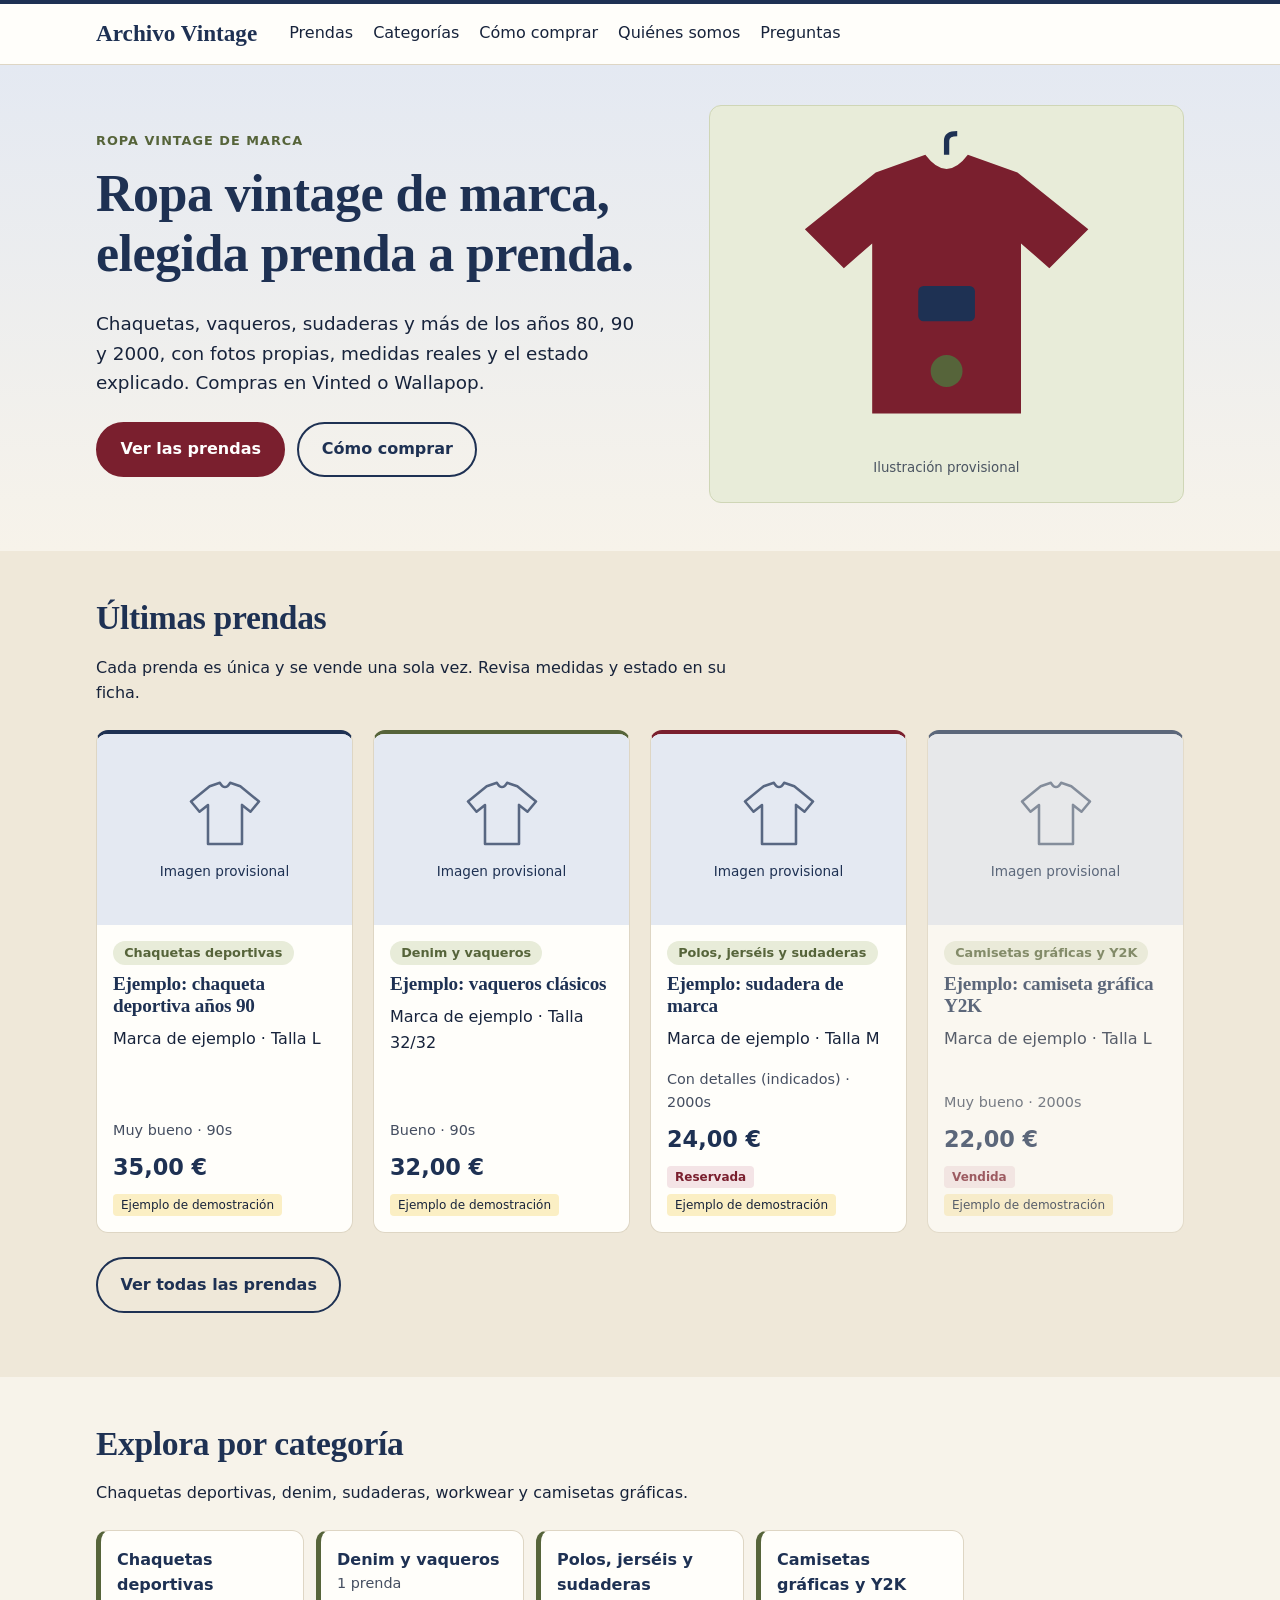
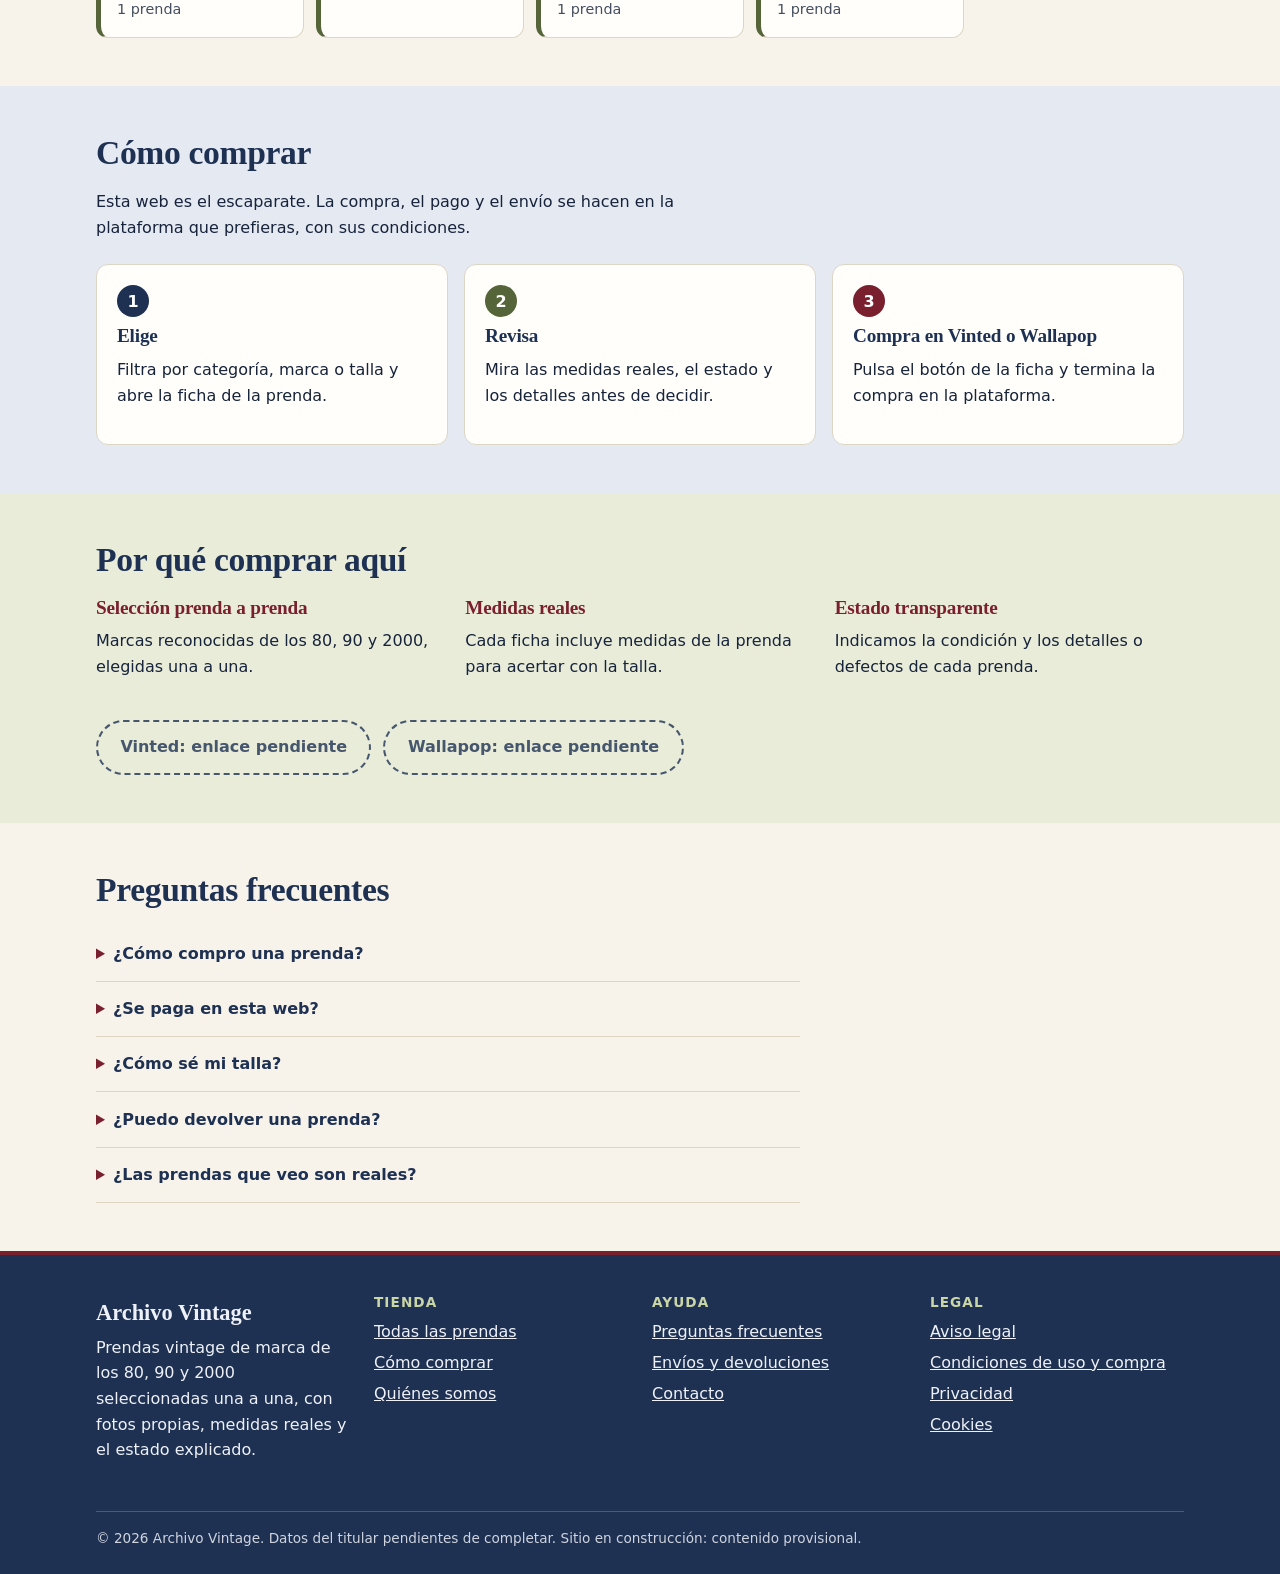
==== index.html @ ae623845 "Add files via upload" ====
<!doctype html>
<html lang="es">
<head>
  <meta charset="utf-8">
  <meta name="viewport" content="width=device-width, initial-scale=1">
  <title>Archivo Vintage · Ropa vintage de marca</title>
  <meta name="description" content="Ropa vintage de marca de los 80, 90 y 2000 elegida prenda a prenda, con fotos propias, medidas reales y estado explicado. Compra en Vinted o Wallapop.">
  <meta name="robots" content="noindex, nofollow"><!-- QUITAR al lanzar la web -->
  <link rel="icon" href="assets/favicon.svg" type="image/svg+xml">
  <link rel="stylesheet" href="src/css/base.css">
  <link rel="stylesheet" href="src/css/components.css">
  <script type="module" src="src/js/main.js"></script>
</head>
<body data-page="home">
  <a class="skip" href="#contenido">Saltar al contenido</a>
  <header class="cabecera" id="site-header"></header>

  <main id="contenido">
    <section class="hero" aria-labelledby="titulo-hero">
      <div class="wrap hero-grid">
        <div>
          <p class="eyebrow">Ropa vintage de marca</p>
          <h1 id="titulo-hero">Ropa vintage de marca, elegida prenda a prenda.</h1>
          <p class="lead">Chaquetas, vaqueros, sudaderas y más de los años 80, 90 y 2000, con fotos propias, medidas reales y el estado explicado. Compras en Vinted o Wallapop.</p>
          <div class="acciones">
            <a class="btn btn-primario" href="catalogo.html">Ver las prendas</a>
            <a class="btn btn-sec" href="#como">Cómo comprar</a>
          </div>
        </div>
        <div class="hero-visual">
          <svg viewBox="0 0 240 180" role="img" aria-label="Ilustración provisional de una prenda en una percha">
            <path class="h-linea" d="M120 14 V6 Q120 2 126 2"/>
            <path class="h-a" d="M80 24 L108 14 Q120 30 132 14 L160 24 L200 56 L178 78 L162 64 L162 160 L78 160 L78 64 L62 78 L40 56 Z"/>
            <rect class="h-c" x="104" y="88" width="32" height="20" rx="3"/>
            <circle class="h-b" cx="120" cy="136" r="9"/>
          </svg>
          <small>Ilustración provisional</small>
        </div>
      </div>
    </section>

    <section class="seccion" id="prendas" aria-labelledby="titulo-prendas">
      <div class="wrap">
        <div class="seccion-cab">
          <h2 id="titulo-prendas">Últimas prendas</h2>
          <p>Cada prenda es única y se vende una sola vez. Revisa medidas y estado en su ficha.</p>
        </div>
        <div class="rejilla" id="prendas-destacadas"><p class="vacio">Cargando prendas…</p></div>
        <p class="mas"><a class="btn btn-sec" href="catalogo.html">Ver todas las prendas</a></p>
      </div>
    </section>

    <section class="seccion" id="categorias" aria-labelledby="titulo-categorias">
      <div class="wrap">
        <div class="seccion-cab">
          <h2 id="titulo-categorias">Explora por categoría</h2>
          <p>Chaquetas deportivas, denim, sudaderas, workwear y camisetas gráficas.</p>
        </div>
        <div class="lista-enlaces" id="categorias-lista"><p class="vacio">Cargando categorías…</p></div>
      </div>
    </section>

    <section class="seccion" id="como" aria-labelledby="titulo-como">
      <div class="wrap">
        <div class="seccion-cab">
          <h2 id="titulo-como">Cómo comprar</h2>
          <p>Esta web es el escaparate. La compra, el pago y el envío se hacen en la plataforma que prefieras, con sus condiciones.</p>
        </div>
        <ol class="pasos">
          <li><h3>Elige</h3><p>Filtra por categoría, marca o talla y abre la ficha de la prenda.</p></li>
          <li><h3>Revisa</h3><p>Mira las medidas reales, el estado y los detalles antes de decidir.</p></li>
          <li><h3>Compra en Vinted o Wallapop</h3><p>Pulsa el botón de la ficha y termina la compra en la plataforma.</p></li>
        </ol>
      </div>
    </section>

    <section class="seccion" id="ventajas" aria-labelledby="titulo-ventajas">
      <div class="wrap">
        <h2 id="titulo-ventajas">Por qué comprar aquí</h2>
        <div class="ventajas">
          <div><h3>Selección prenda a prenda</h3><p>Marcas reconocidas de los 80, 90 y 2000, elegidas una a una.</p></div>
          <div><h3>Medidas reales</h3><p>Cada ficha incluye medidas de la prenda para acertar con la talla.</p></div>
          <div><h3>Estado transparente</h3><p>Indicamos la condición y los detalles o defectos de cada prenda.</p></div>
        </div>
        <div class="acciones" id="plataformas-botones"></div>
      </div>
    </section>

    <section class="seccion" id="faq" aria-labelledby="titulo-faq">
      <div class="wrap">
        <h2 id="titulo-faq">Preguntas frecuentes</h2>
        <div class="faq">
          <details><summary>¿Cómo compro una prenda?</summary><p>Entra en su ficha y pulsa «Ver en Vinted» o «Ver en Wallapop». La compra, el pago y el envío se hacen en esa plataforma.</p></details>
          <details><summary>¿Se paga en esta web?</summary><p>No. Es un escaparate: no procesa pagos ni pedidos y no guarda datos de compra.</p></details>
          <details><summary>¿Cómo sé mi talla?</summary><p>Cada ficha incluye medidas reales. Compáralas con una prenda tuya que te quede bien: la talla de la etiqueta puede variar entre épocas y marcas.</p></details>
          <details><summary>¿Puedo devolver una prenda?</summary><p>Depende de la plataforma y del anuncio. Más información en <a href="info.html?p=envios-devoluciones">Envíos y devoluciones</a>.</p></details>
          <details><summary>¿Las prendas que veo son reales?</summary><p>Durante la construcción de la web, las prendas marcadas como ejemplo son de demostración y se sustituirán por prendas reales con fotos propias.</p></details>
        </div>
      </div>
    </section>
  </main>

  <footer class="pie" id="site-footer"></footer>
  <noscript><p class="wrap aviso">Esta web necesita JavaScript para mostrar las prendas.</p></noscript>
</body>
</html>
---- src/css/base.css ----
:root {
  /* Base clara y cálida */
  --papel: #F7F3EA;
  --papel-2: #EFE8D9;
  --blanco: #FFFEFA;
  --linea: #DED6C4;
  /* Texto */
  --tinta: #17233B;
  /* Azul navy */
  --navy: #1E3153;
  --navy-h: #152543;
  --navy-claro: #E4E9F2;
  /* Verde loden */
  --loden: #56643A;
  --loden-claro: #E8ECD9;
  /* Rojo burdeos */
  --burdeos: #7A1F2E;
  --burdeos-h: #5C1722;
  --burdeos-claro: #F4E4E6;
  --radio: 12px;
  --ancho: 68rem;
  --fuente-titulo: Georgia, 'Times New Roman', serif;
  --fuente: system-ui, -apple-system, 'Segoe UI', Roboto, sans-serif;
}
*, *::before, *::after { box-sizing: border-box; }
html { -webkit-text-size-adjust: 100%; scroll-behavior: smooth; scroll-padding-top: 5rem; }
@media (prefers-reduced-motion: reduce) {
  html { scroll-behavior: auto; }
  * { transition: none !important; animation: none !important; }
}
body { margin: 0; background: var(--papel); color: var(--tinta); font: 1rem/1.6 var(--fuente); }
img, svg { max-width: 100%; display: block; }
h1, h2, h3 { font-family: var(--fuente-titulo); line-height: 1.15; margin: 0 0 .5em; letter-spacing: -.01em; color: var(--navy); }
h1 { font-size: clamp(2rem, 6vw, 3.25rem); }
h2 { font-size: clamp(1.5rem, 4vw, 2.1rem); }
h3 { font-size: 1.2rem; }
p { margin: 0 0 1em; }
ul, ol { margin: 0; padding: 0; list-style: none; }
a { color: inherit; }
:focus-visible { outline: 3px solid var(--burdeos); outline-offset: 2px; }
.wrap { width: min(100% - 2rem, var(--ancho)); margin-inline: auto; }
.skip { position: absolute; left: -999px; top: 0; background: var(--navy); color: var(--papel); padding: .5rem 1rem; z-index: 100; }
.skip:focus { left: 0; }
.seccion { padding: 3rem 0; }
.seccion-alt { background: var(--papel-2); }
.seccion-cab { max-width: 40rem; margin-bottom: 1.5rem; }
.vacio { padding: 1.5rem; border: 1px dashed var(--navy); border-radius: var(--radio); background: var(--blanco); }
.aviso { padding: .75rem 1rem; background: var(--burdeos-claro); border: 1px solid #d9aab0; border-radius: var(--radio); }
.pendiente { background: #FBEFC4; color: var(--tinta); padding: 0 .3em; border-radius: 4px; }
.sr-only { position: absolute; width: 1px; height: 1px; padding: 0; margin: -1px; overflow: hidden; clip: rect(0, 0, 0, 0); white-space: nowrap; border: 0; }
---- src/css/components.css ----
/* Cabecera */
.cabecera { background: var(--blanco); border-top: 4px solid var(--navy); border-bottom: 1px solid var(--linea); position: sticky; top: 0; z-index: 50; }
.bar { display: flex; align-items: center; flex-wrap: wrap; gap: .5rem 1rem; min-height: 3.75rem; }
.logo { font-family: var(--fuente-titulo); font-weight: 700; font-size: 1.45rem; color: var(--navy); text-decoration: none; margin-right: auto; }
.cab-enlaces { order: 2; display: flex; gap: .5rem; }
.cab-enlaces a { text-decoration: none; padding: .35rem .8rem; border: 1px solid var(--navy); border-radius: 999px; color: var(--navy); font-size: .9rem; }
.cab-enlaces a:hover { background: var(--navy-claro); }
.menu-btn { order: 3; font: inherit; color: var(--navy); background: none; border: 1px solid var(--navy); border-radius: 999px; padding: .4rem .8rem; cursor: pointer; }
.nav { order: 4; display: none; width: 100%; flex-direction: column; padding-bottom: .75rem; }
.nav.abierto { display: flex; }
.nav a { padding: .6rem 0; text-decoration: none; border-bottom: 1px solid var(--linea); }
.nav a[aria-current="page"] { font-weight: 700; color: var(--burdeos); }
@media (min-width: 760px) {
  .menu-btn { display: none; }
  .nav { display: flex; flex-direction: row; width: auto; order: 1; gap: 1.25rem; padding: 0; }
  .nav a { border: 0; padding: .25rem 0; border-bottom: 2px solid transparent; }
  .nav a:hover { border-bottom-color: var(--loden); }
  .nav a[aria-current="page"] { border-bottom-color: var(--burdeos); }
  .logo { margin-right: 1rem; }
  .cab-enlaces { margin-left: auto; }
}

/* Botones */
.acciones { display: flex; flex-wrap: wrap; gap: .75rem; margin-top: 1.5rem; }
.btn { display: inline-block; font: inherit; font-weight: 600; text-decoration: none; padding: .8rem 1.4rem; border-radius: 999px; border: 2px solid var(--burdeos); cursor: pointer; }
.btn-primario { background: var(--burdeos); color: #fff; }
.btn-primario:hover { background: var(--burdeos-h); border-color: var(--burdeos-h); }
.btn-sec { background: transparent; color: var(--navy); border-color: var(--navy); }
.btn-sec:hover { background: var(--navy-claro); }

/* Hero */
.hero { padding: 2.5rem 0 3rem; background: linear-gradient(180deg, var(--navy-claro) 0%, var(--papel) 100%); }
.hero-grid { display: grid; gap: 2rem; align-items: center; }
@media (min-width: 800px) { .hero-grid { grid-template-columns: 1.1fr .9fr; } }
.eyebrow { text-transform: uppercase; letter-spacing: .08em; font-size: .8rem; font-weight: 700; color: var(--loden); margin-bottom: .75rem; }
.lead { font-size: 1.15rem; max-width: 34rem; }
.hero-visual { background: var(--loden-claro); border: 1px solid #cfd6b6; border-radius: var(--radio); padding: 1.5rem; text-align: center; }
.hero-visual small { display: block; margin-top: .5rem; opacity: .75; }
.h-caja { fill: var(--blanco); stroke: var(--navy); stroke-width: 3; }
.h-linea { stroke: var(--navy); stroke-width: 3; fill: none; }
.h-a { fill: var(--burdeos); }
.h-b { fill: var(--loden); }
.h-c { fill: var(--navy); }

/* Fondos de sección en la portada */
#prendas { background: var(--papel-2); }
#como { background: var(--navy-claro); }
#categorias { background: var(--papel); }
#ventajas { background: var(--loden-claro); }

/* Tarjetas de prenda */
.rejilla { display: grid; gap: 1.25rem; grid-template-columns: repeat(auto-fill, minmax(15rem, 1fr)); }
.card { background: var(--blanco); border: 1px solid var(--linea); border-top: 4px solid var(--navy); border-radius: var(--radio); overflow: hidden; display: flex; flex-direction: column; }
.card:nth-child(3n+2) { border-top-color: var(--loden); }
.card:nth-child(3n) { border-top-color: var(--burdeos); }
.card-agotado { opacity: .7; }
.card-body { padding: 1rem; display: flex; flex-direction: column; flex: 1; }
.card h2, .card h3 { font-size: 1.2rem; }
.card h2 a, .card h3 a { text-decoration: none; }
.card h2 a:hover, .card h3 a:hover { text-decoration: underline; }
.card-resumen { flex: 1; }
.card-meta { font-size: .9rem; opacity: .8; margin-bottom: .5rem; }
.precio { font-size: 1.4rem; font-weight: 700; color: var(--navy); margin-bottom: .5rem; }
.precio small { font-size: .8rem; font-weight: 400; color: var(--tinta); }
.media { aspect-ratio: 4 / 3; background: var(--navy-claro); }
.media img { width: 100%; height: 100%; object-fit: cover; }
.media-ph { height: 100%; display: flex; flex-direction: column; align-items: center; justify-content: center; gap: .5rem; color: var(--navy); font-size: .85rem; }
.media-ph svg { width: 40%; opacity: .7; }
.chip { display: inline-block; align-self: flex-start; background: var(--loden-claro); color: var(--loden); font-weight: 600; border-radius: 999px; padding: .1rem .7rem; font-size: .8rem; margin-bottom: .5rem; }
.badge { display: inline-block; align-self: flex-start; background: #FBEFC4; border-radius: 4px; padding: .1rem .5rem; font-size: .75rem; margin: 0; }
.mas { margin-top: 1.5rem; }

/* Perfiles, ocasiones */
.lista-enlaces { display: grid; gap: .75rem; grid-template-columns: repeat(auto-fill, minmax(12rem, 1fr)); }
.perfil, .ocasion { display: flex; flex-direction: column; background: var(--blanco); border: 1px solid var(--linea); border-left: 5px solid var(--loden); border-radius: var(--radio); padding: 1rem; text-decoration: none; color: var(--navy); }
.ocasion { border-left-color: var(--burdeos); font-weight: 600; }
.perfil:hover, .ocasion:hover { background: var(--papel-2); }
.perfil span { font-size: .9rem; color: var(--tinta); opacity: .8; }

/* Pasos y ventajas */
.pasos { display: grid; gap: 1rem; counter-reset: paso; grid-template-columns: repeat(auto-fit, minmax(14rem, 1fr)); }
.pasos li { counter-increment: paso; background: var(--blanco); border-radius: var(--radio); padding: 1.25rem; border: 1px solid var(--linea); }
.pasos li::before { content: counter(paso); display: inline-grid; place-items: center; width: 2rem; height: 2rem; border-radius: 50%; background: var(--navy); color: #fff; font-weight: 700; margin-bottom: .5rem; }
.pasos li:nth-child(2)::before { background: var(--loden); }
.pasos li:nth-child(3)::before { background: var(--burdeos); }
.ventajas { display: grid; gap: 1.25rem; grid-template-columns: repeat(auto-fit, minmax(14rem, 1fr)); }
.ventajas h3 { color: var(--burdeos); }

/* FAQ */
.faq { max-width: 44rem; }
.faq details { border-bottom: 1px solid var(--linea); padding: .9rem 0; }
.faq summary { cursor: pointer; font-weight: 600; color: var(--navy); }
.faq summary::marker { color: var(--burdeos); }
.faq details p { margin: .6rem 0 0; }

/* Pie */
.pie { background: var(--navy); border-top: 4px solid var(--burdeos); color: #EEF1F7; padding: 2.5rem 0 1.5rem; }
.pie a { color: #EEF1F7; }
.pie-grid { display: grid; gap: 1.5rem; grid-template-columns: repeat(auto-fit, minmax(12rem, 1fr)); }
.pie-marca { font-family: var(--fuente-titulo); font-size: 1.4rem; font-weight: 700; margin-bottom: .25rem; }
.pie-titulo { font-family: var(--fuente); font-size: .85rem; text-transform: uppercase; letter-spacing: .08em; margin-bottom: .5rem; color: #CBD6A6; }
.pie li { margin-bottom: .35rem; }
.pie-legal { margin: 2rem 0 0; font-size: .85rem; opacity: .85; border-top: 1px solid rgba(238, 241, 247, .25); padding-top: 1rem; }

.btn-pendiente { background: transparent; color: var(--navy); border: 2px dashed var(--navy); cursor: not-allowed; opacity: .8; }
.badge-estado { background: var(--burdeos-claro); color: var(--burdeos); font-weight: 600; margin-bottom: .35rem; }
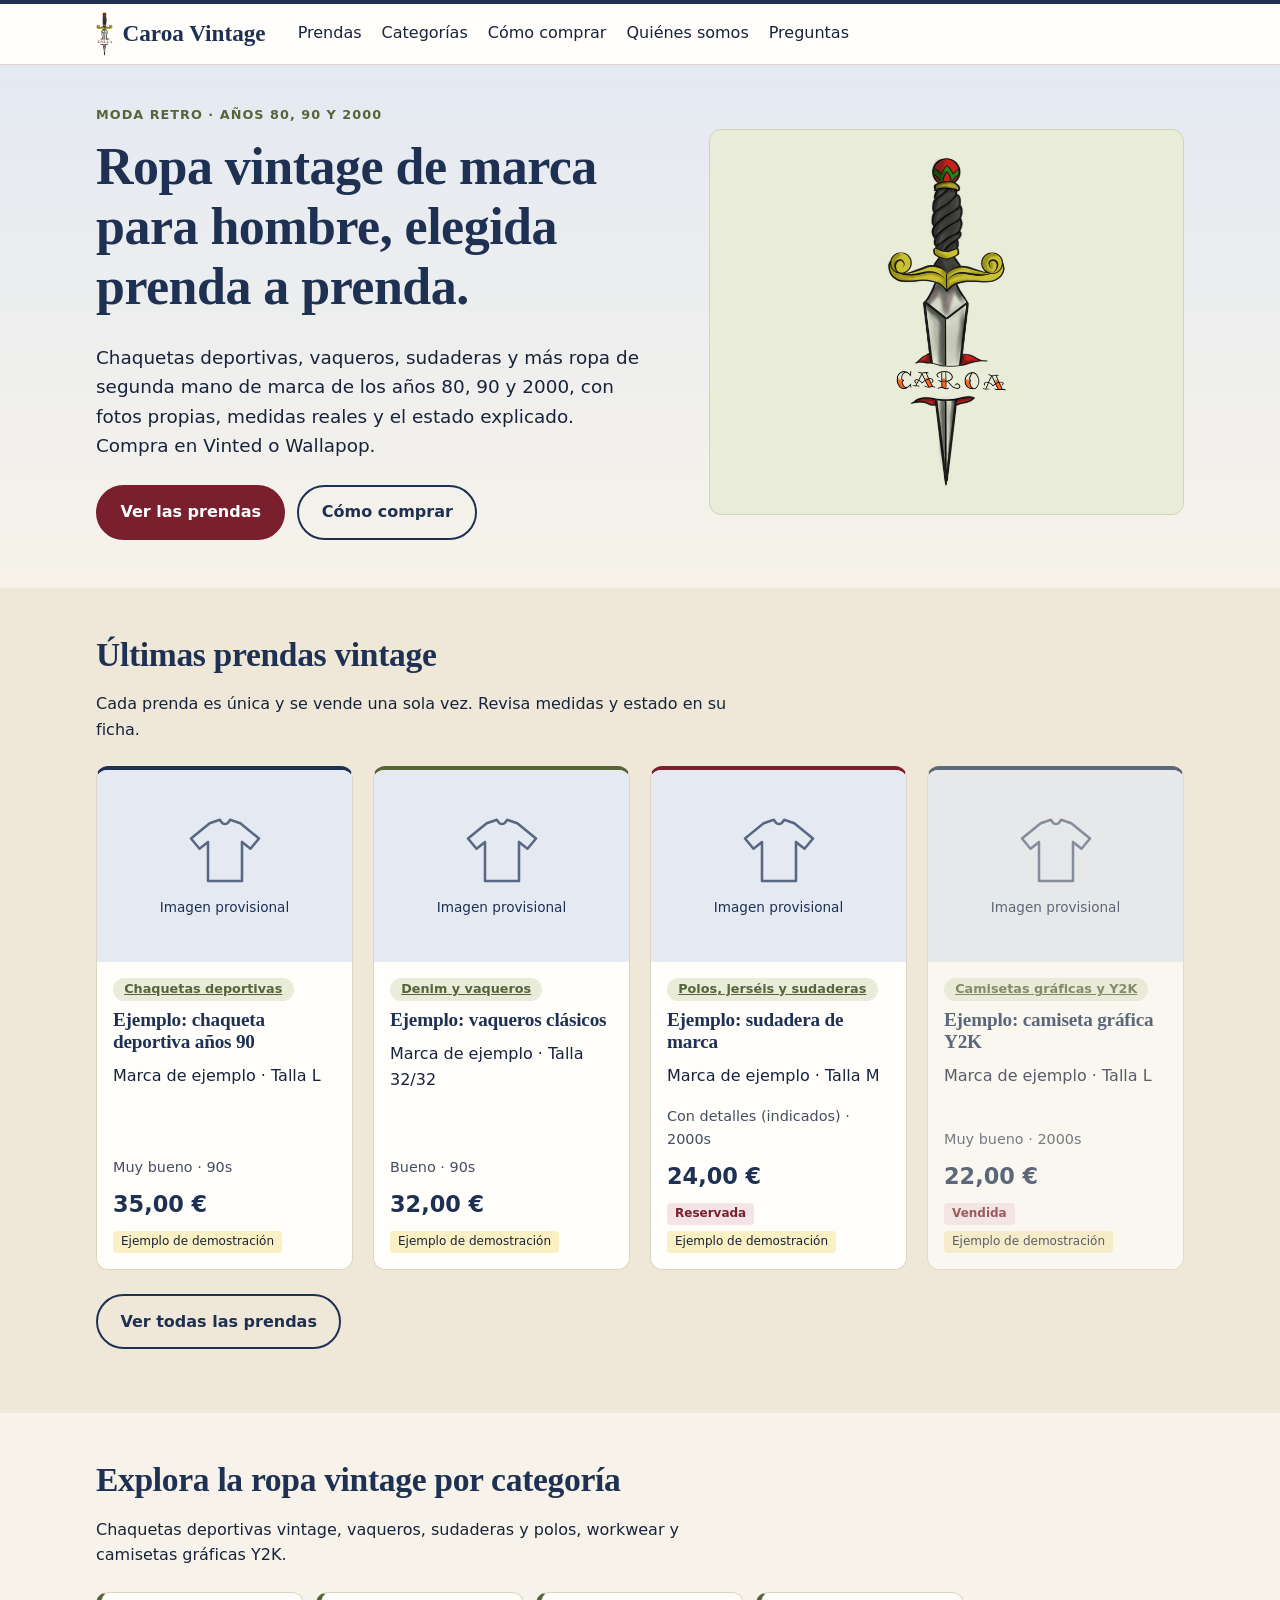
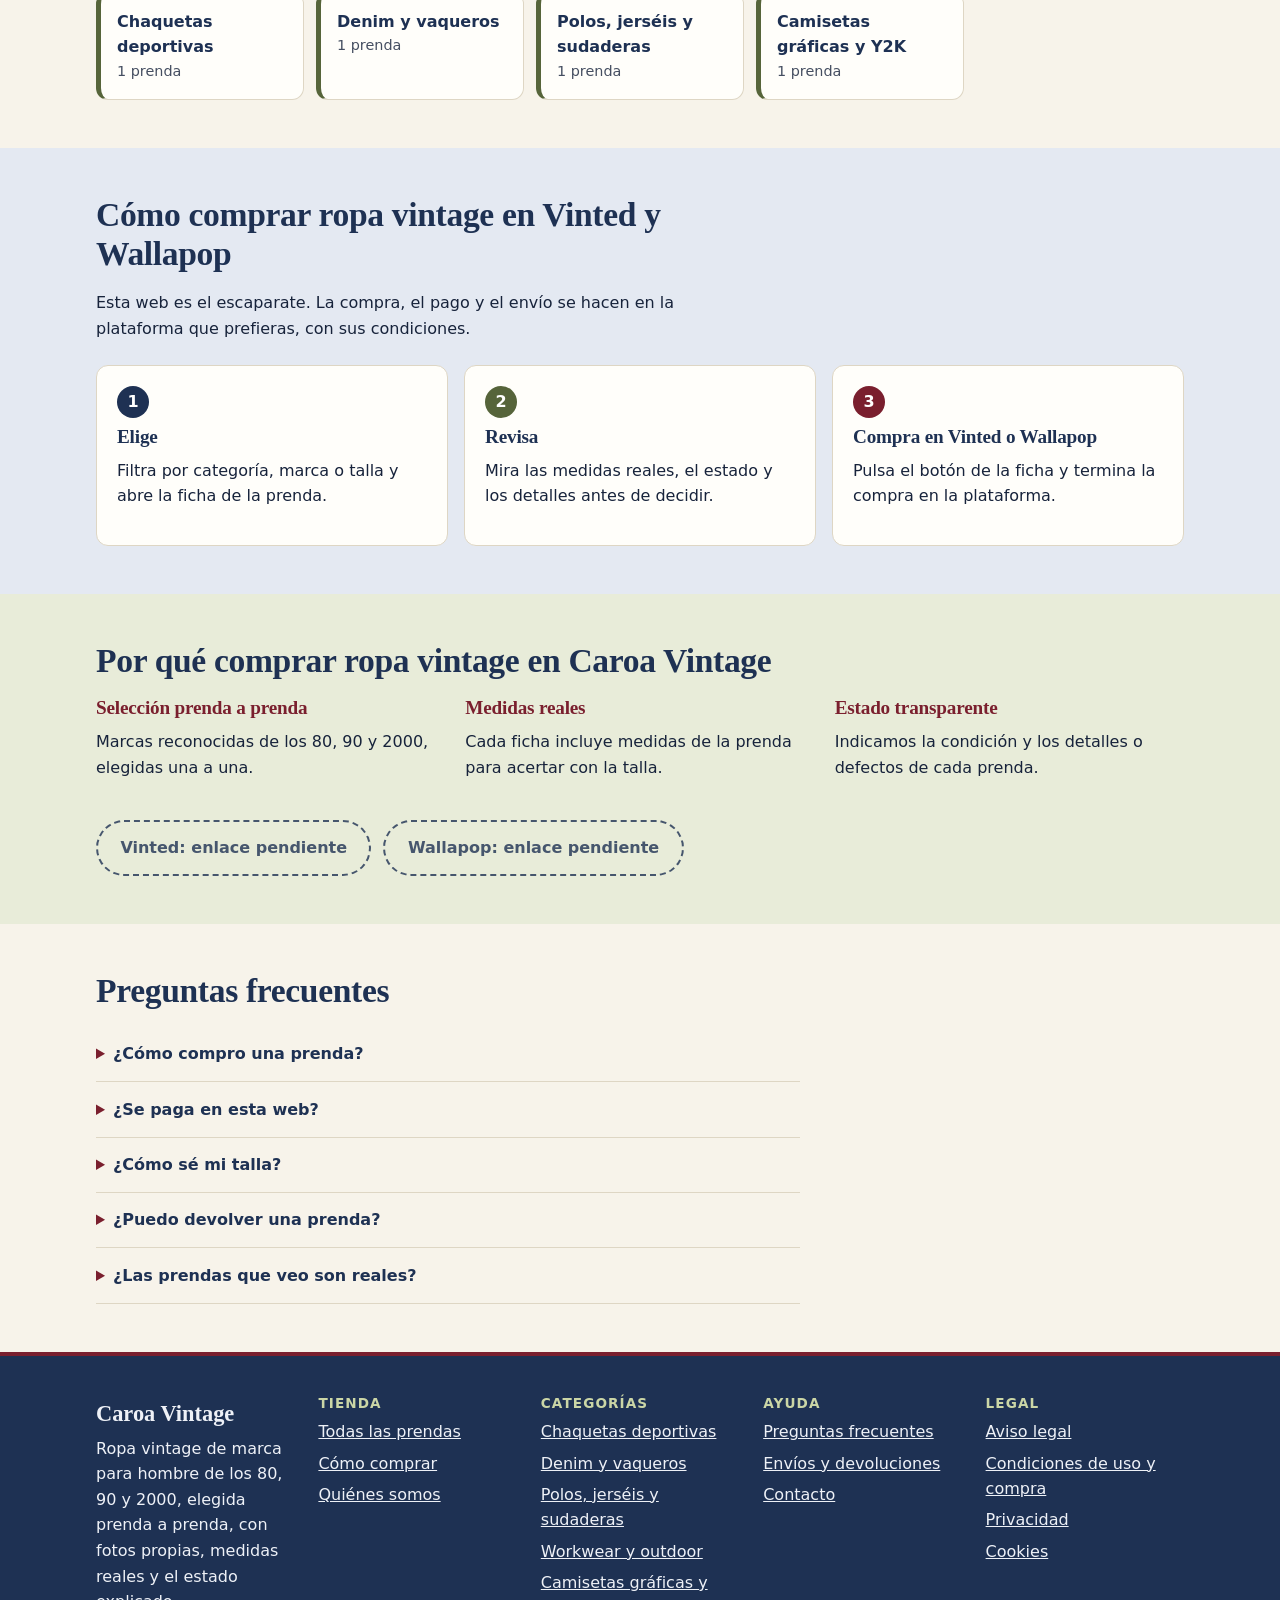
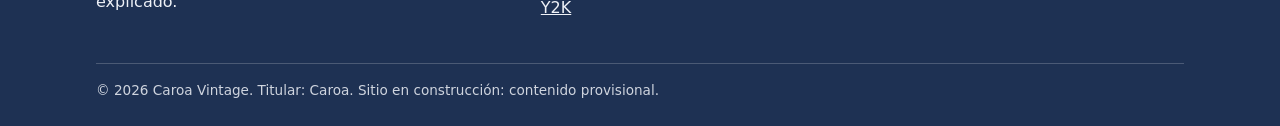
==== commit 3dd6beb5: "Add files via upload" ====
--- a/index.html
+++ b/index.html
@@ -3,10 +3,11 @@
 <head>
   <meta charset="utf-8">
   <meta name="viewport" content="width=device-width, initial-scale=1">
-  <title>Archivo Vintage · Ropa vintage de marca</title>
-  <meta name="description" content="Ropa vintage de marca de los 80, 90 y 2000 elegida prenda a prenda, con fotos propias, medidas reales y estado explicado. Compra en Vinted o Wallapop.">
+  <title>Caroa Vintage | Ropa vintage de marca para hombre</title>
+  <meta name="description" content="Ropa vintage de marca para hombre de los 80, 90 y 2000: chaquetas deportivas, vaqueros y sudaderas con medidas reales y estado explicado. Compra en Vinted.">
   <meta name="robots" content="noindex, nofollow"><!-- QUITAR al lanzar la web -->
-  <link rel="icon" href="assets/favicon.svg" type="image/svg+xml">
+  <link rel="icon" href="assets/favicon.png" type="image/png">
+  <link rel="apple-touch-icon" href="assets/apple-touch-icon.png">
   <link rel="stylesheet" href="src/css/base.css">
   <link rel="stylesheet" href="src/css/components.css">
   <script type="module" src="src/js/main.js"></script>
@@ -19,22 +20,16 @@
     <section class="hero" aria-labelledby="titulo-hero">
       <div class="wrap hero-grid">
         <div>
-          <p class="eyebrow">Ropa vintage de marca</p>
-          <h1 id="titulo-hero">Ropa vintage de marca, elegida prenda a prenda.</h1>
-          <p class="lead">Chaquetas, vaqueros, sudaderas y más de los años 80, 90 y 2000, con fotos propias, medidas reales y el estado explicado. Compras en Vinted o Wallapop.</p>
+          <p class="eyebrow">Moda retro · años 80, 90 y 2000</p>
+          <h1 id="titulo-hero">Ropa vintage de marca para hombre, elegida prenda a prenda.</h1>
+          <p class="lead">Chaquetas deportivas, vaqueros, sudaderas y más ropa de segunda mano de marca de los años 80, 90 y 2000, con fotos propias, medidas reales y el estado explicado. Compra en Vinted o Wallapop.</p>
           <div class="acciones">
             <a class="btn btn-primario" href="catalogo.html">Ver las prendas</a>
             <a class="btn btn-sec" href="#como">Cómo comprar</a>
           </div>
         </div>
         <div class="hero-visual">
-          <svg viewBox="0 0 240 180" role="img" aria-label="Ilustración provisional de una prenda en una percha">
-            <path class="h-linea" d="M120 14 V6 Q120 2 126 2"/>
-            <path class="h-a" d="M80 24 L108 14 Q120 30 132 14 L160 24 L200 56 L178 78 L162 64 L162 160 L78 160 L78 64 L62 78 L40 56 Z"/>
-            <rect class="h-c" x="104" y="88" width="32" height="20" rx="3"/>
-            <circle class="h-b" cx="120" cy="136" r="9"/>
-          </svg>
-          <small>Ilustración provisional</small>
+          <img src="assets/logo-caroa.png" alt="Logotipo de Caroa Vintage: una daga de estilo tatuaje tradicional con la cinta Caroa" width="241" height="640">
         </div>
       </div>
     </section>
@@ -42,7 +37,7 @@
     <section class="seccion" id="prendas" aria-labelledby="titulo-prendas">
       <div class="wrap">
         <div class="seccion-cab">
-          <h2 id="titulo-prendas">Últimas prendas</h2>
+          <h2 id="titulo-prendas">Últimas prendas vintage</h2>
           <p>Cada prenda es única y se vende una sola vez. Revisa medidas y estado en su ficha.</p>
         </div>
         <div class="rejilla" id="prendas-destacadas"><p class="vacio">Cargando prendas…</p></div>
@@ -53,8 +48,8 @@
     <section class="seccion" id="categorias" aria-labelledby="titulo-categorias">
       <div class="wrap">
         <div class="seccion-cab">
-          <h2 id="titulo-categorias">Explora por categoría</h2>
-          <p>Chaquetas deportivas, denim, sudaderas, workwear y camisetas gráficas.</p>
+          <h2 id="titulo-categorias">Explora la ropa vintage por categoría</h2>
+          <p>Chaquetas deportivas vintage, vaqueros, sudaderas y polos, workwear y camisetas gráficas Y2K.</p>
         </div>
         <div class="lista-enlaces" id="categorias-lista"><p class="vacio">Cargando categorías…</p></div>
       </div>
@@ -63,7 +58,7 @@
     <section class="seccion" id="como" aria-labelledby="titulo-como">
       <div class="wrap">
         <div class="seccion-cab">
-          <h2 id="titulo-como">Cómo comprar</h2>
+          <h2 id="titulo-como">Cómo comprar ropa vintage en Vinted y Wallapop</h2>
           <p>Esta web es el escaparate. La compra, el pago y el envío se hacen en la plataforma que prefieras, con sus condiciones.</p>
         </div>
         <ol class="pasos">
@@ -76,7 +71,7 @@
 
     <section class="seccion" id="ventajas" aria-labelledby="titulo-ventajas">
       <div class="wrap">
-        <h2 id="titulo-ventajas">Por qué comprar aquí</h2>
+        <h2 id="titulo-ventajas">Por qué comprar ropa vintage en Caroa Vintage</h2>
         <div class="ventajas">
           <div><h3>Selección prenda a prenda</h3><p>Marcas reconocidas de los 80, 90 y 2000, elegidas una a una.</p></div>
           <div><h3>Medidas reales</h3><p>Cada ficha incluye medidas de la prenda para acertar con la talla.</p></div>
--- a/src/css/components.css
+++ b/src/css/components.css
@@ -104,3 +104,9 @@
 
 .btn-pendiente { background: transparent; color: var(--navy); border: 2px dashed var(--navy); cursor: not-allowed; opacity: .8; }
 .badge-estado { background: var(--burdeos-claro); color: var(--burdeos); font-weight: 600; margin-bottom: .35rem; }
+
+/* Logotipo */
+.logo { display: flex; align-items: center; gap: .6rem; }
+.logo img { height: 2.8rem; width: auto; }
+.hero-visual img { height: clamp(13rem, 42vw, 21rem); width: auto; margin: 0 auto; }
+a.chip:hover { background: #d9dfc3; }
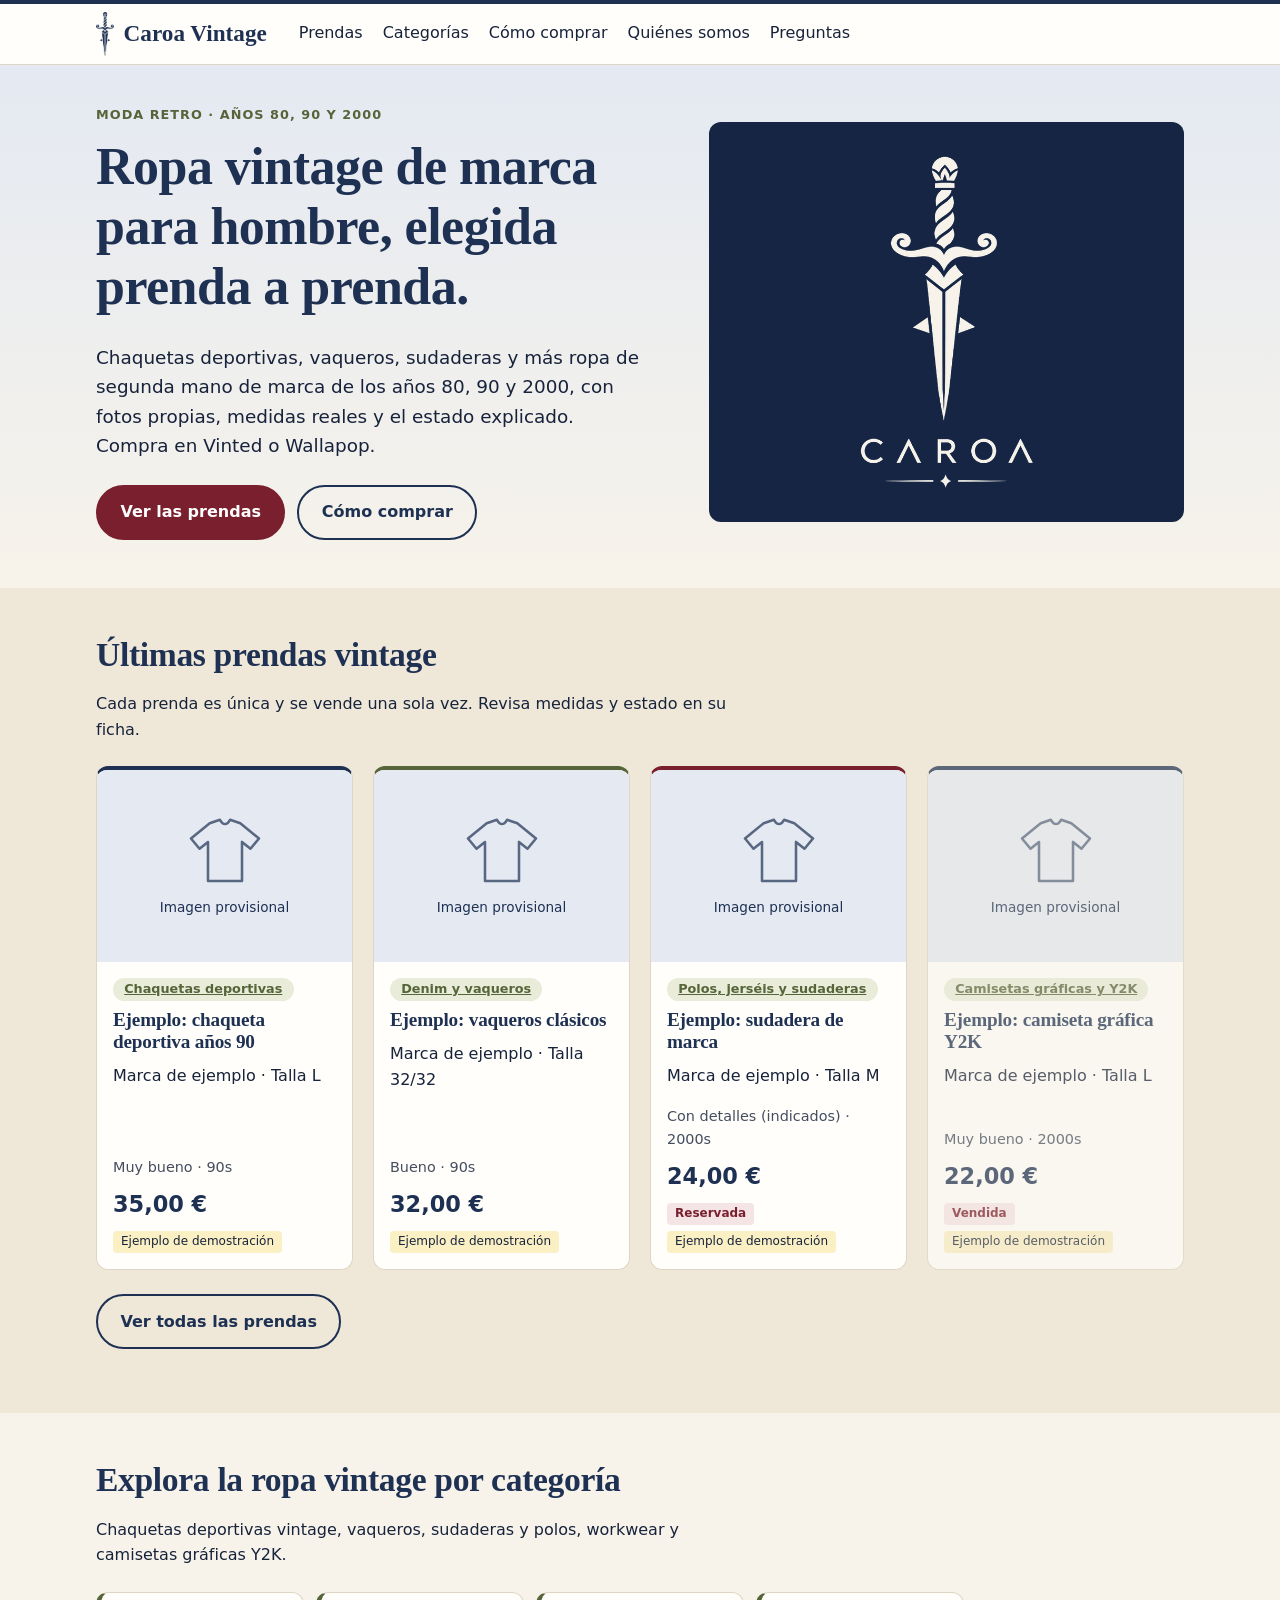
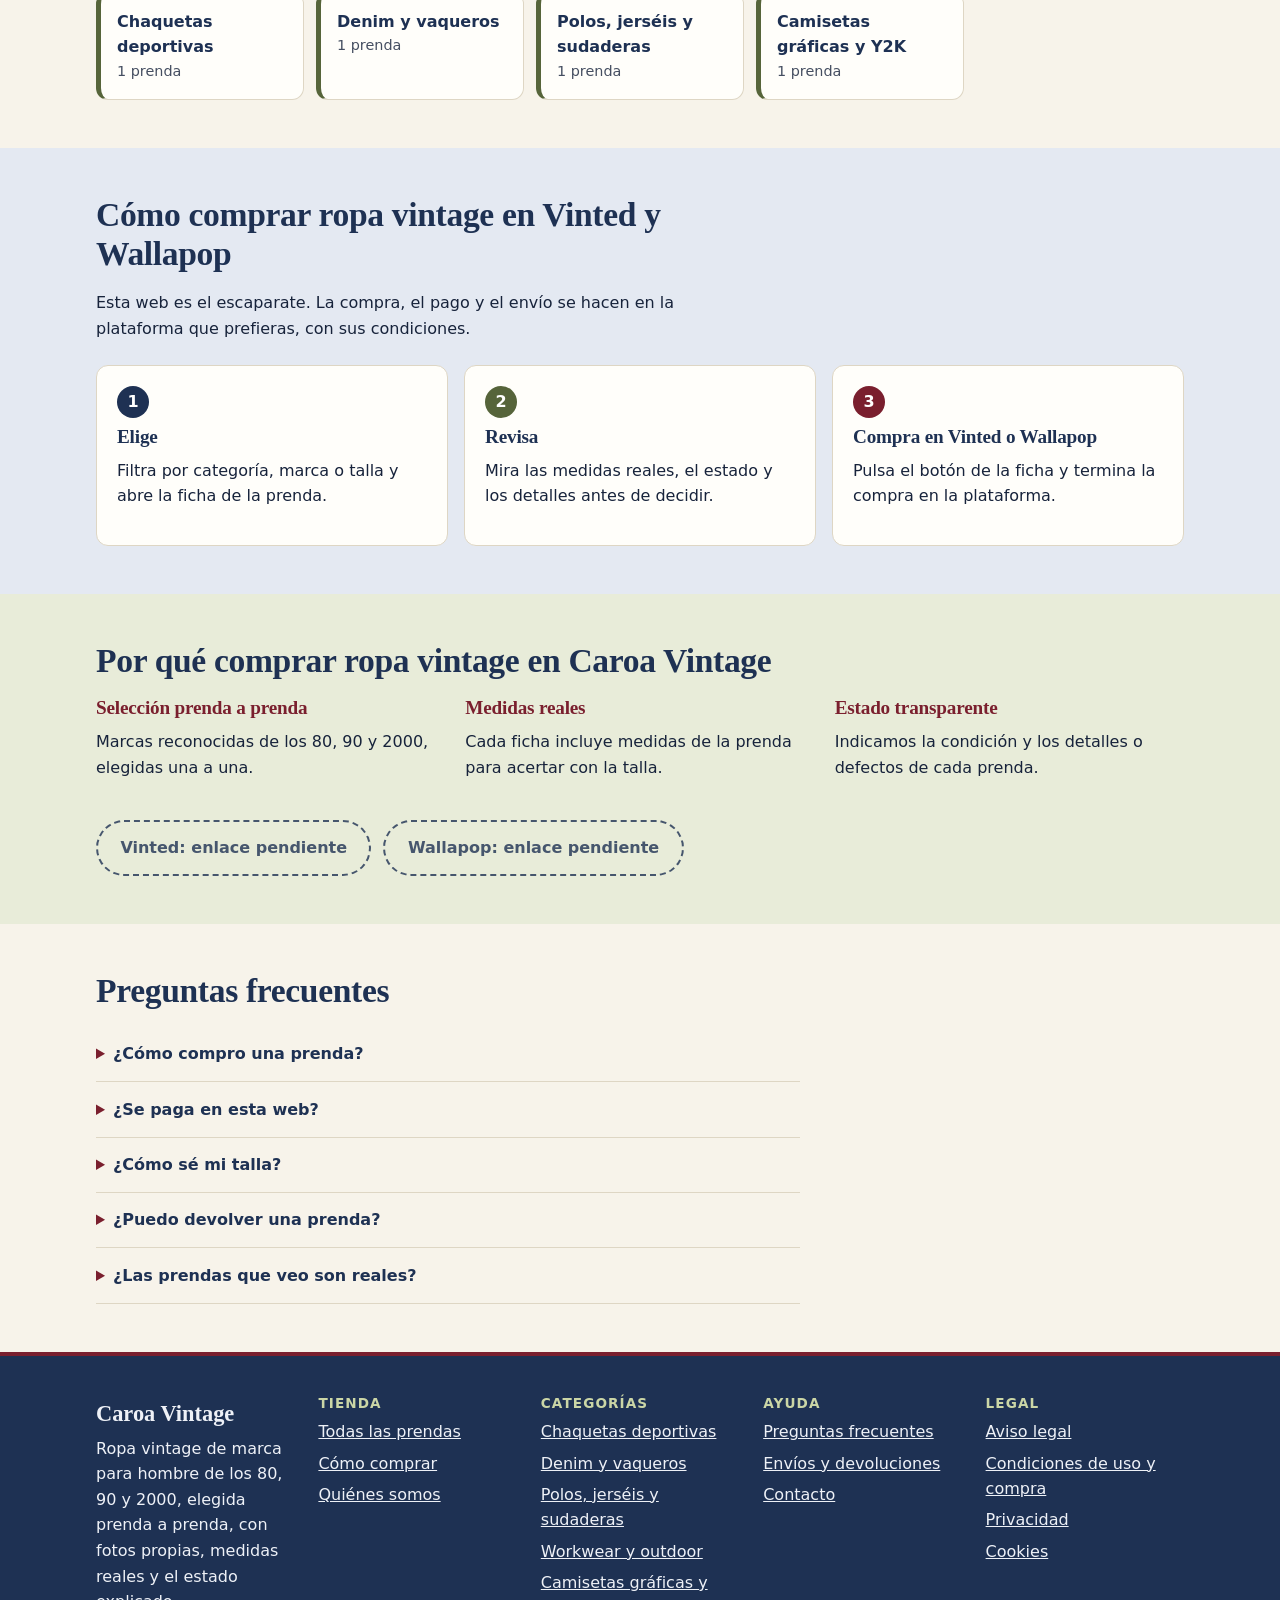
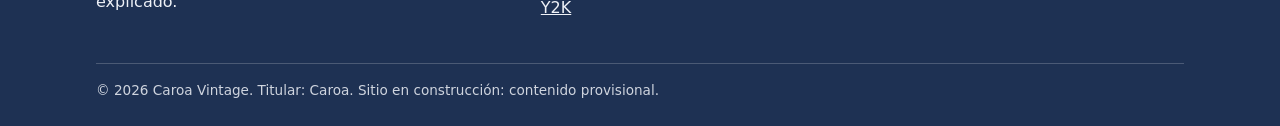
==== commit 1d8203bb: "Add files via upload" ====
--- a/index.html
+++ b/index.html
@@ -29,7 +29,7 @@
           </div>
         </div>
         <div class="hero-visual">
-          <img src="assets/logo-caroa.png" alt="Logotipo de Caroa Vintage: una daga de estilo tatuaje tradicional con la cinta Caroa" width="241" height="640">
+          <img src="assets/logo-caroa.png" alt="Logotipo de Caroa Vintage: una daga con el nombre Caroa" width="336" height="640">
         </div>
       </div>
     </section>
--- a/src/css/components.css
+++ b/src/css/components.css
@@ -34,7 +34,7 @@
 @media (min-width: 800px) { .hero-grid { grid-template-columns: 1.1fr .9fr; } }
 .eyebrow { text-transform: uppercase; letter-spacing: .08em; font-size: .8rem; font-weight: 700; color: var(--loden); margin-bottom: .75rem; }
 .lead { font-size: 1.15rem; max-width: 34rem; }
-.hero-visual { background: var(--loden-claro); border: 1px solid #cfd6b6; border-radius: var(--radio); padding: 1.5rem; text-align: center; }
+.hero-visual { background: var(--navy-h); border-radius: var(--radio); padding: 2rem 1.5rem; text-align: center; }
 .hero-visual small { display: block; margin-top: .5rem; opacity: .75; }
 .h-caja { fill: var(--blanco); stroke: var(--navy); stroke-width: 3; }
 .h-linea { stroke: var(--navy); stroke-width: 3; fill: none; }
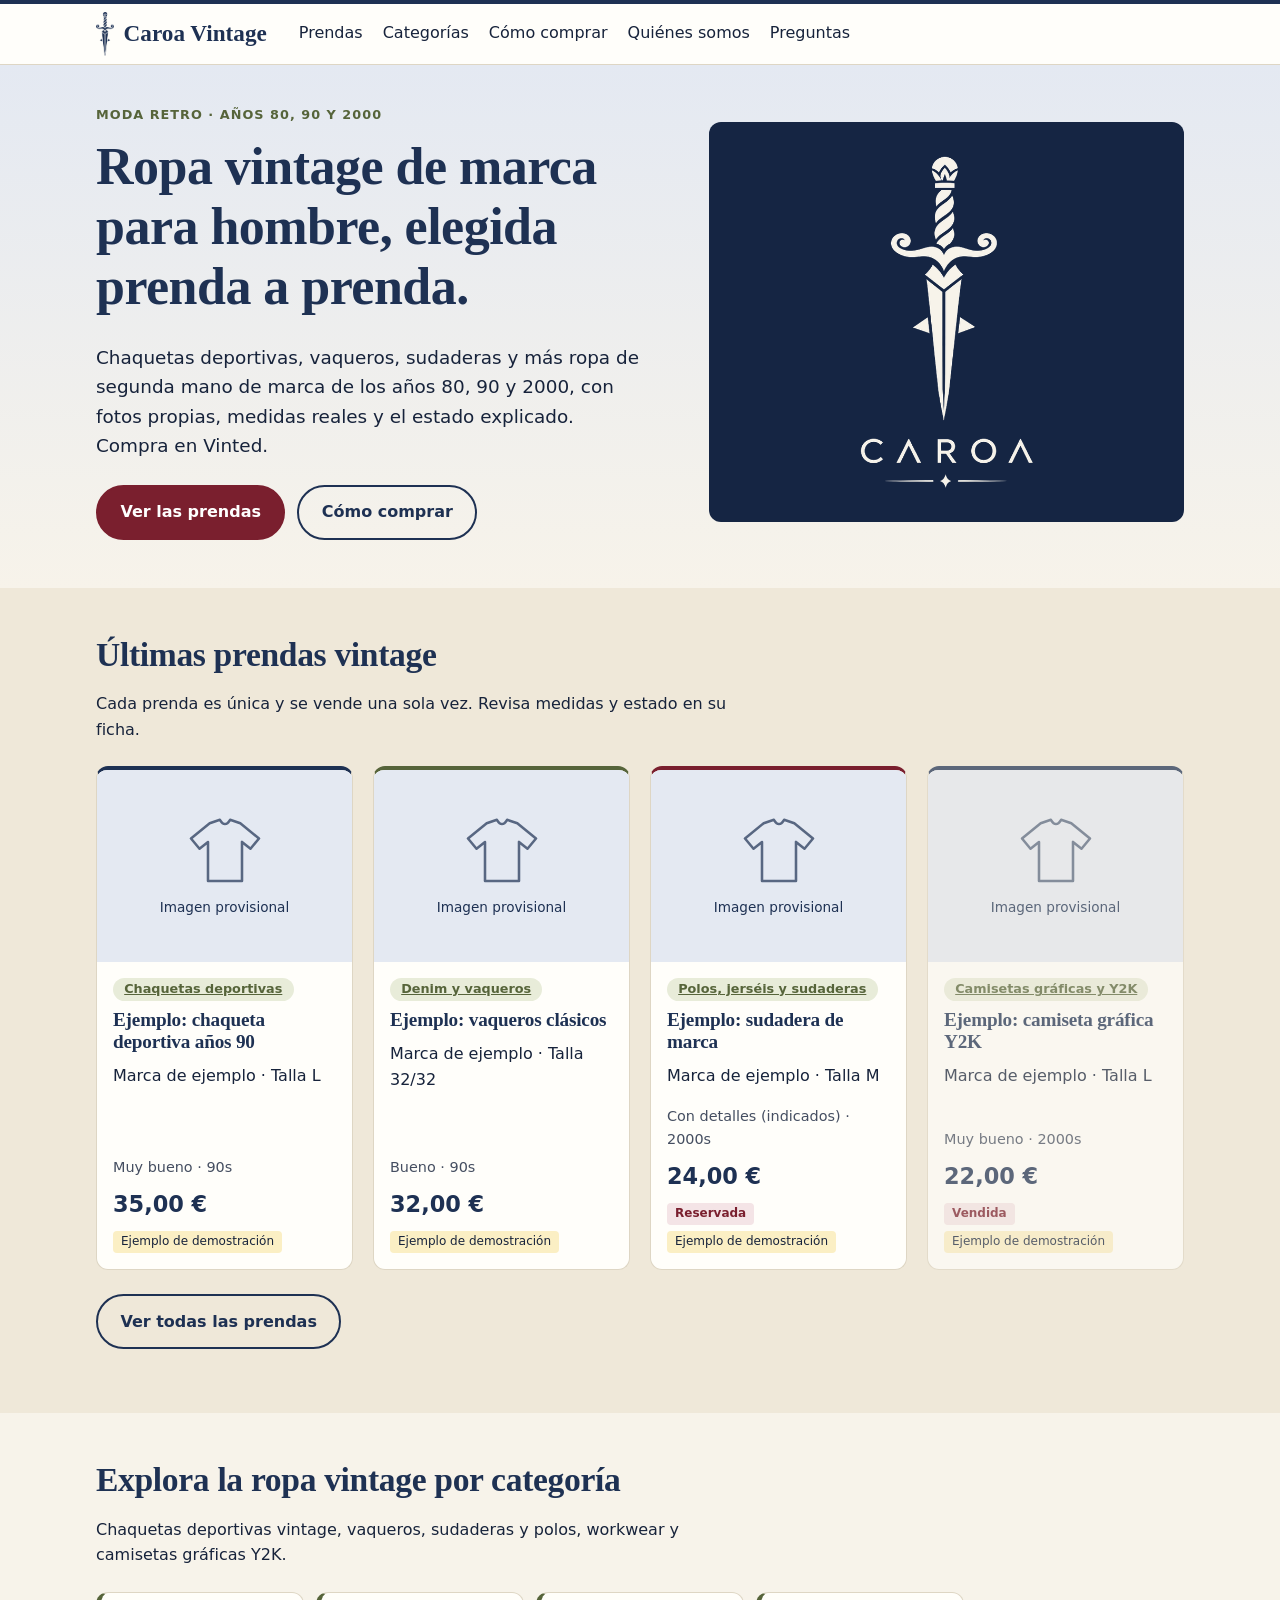
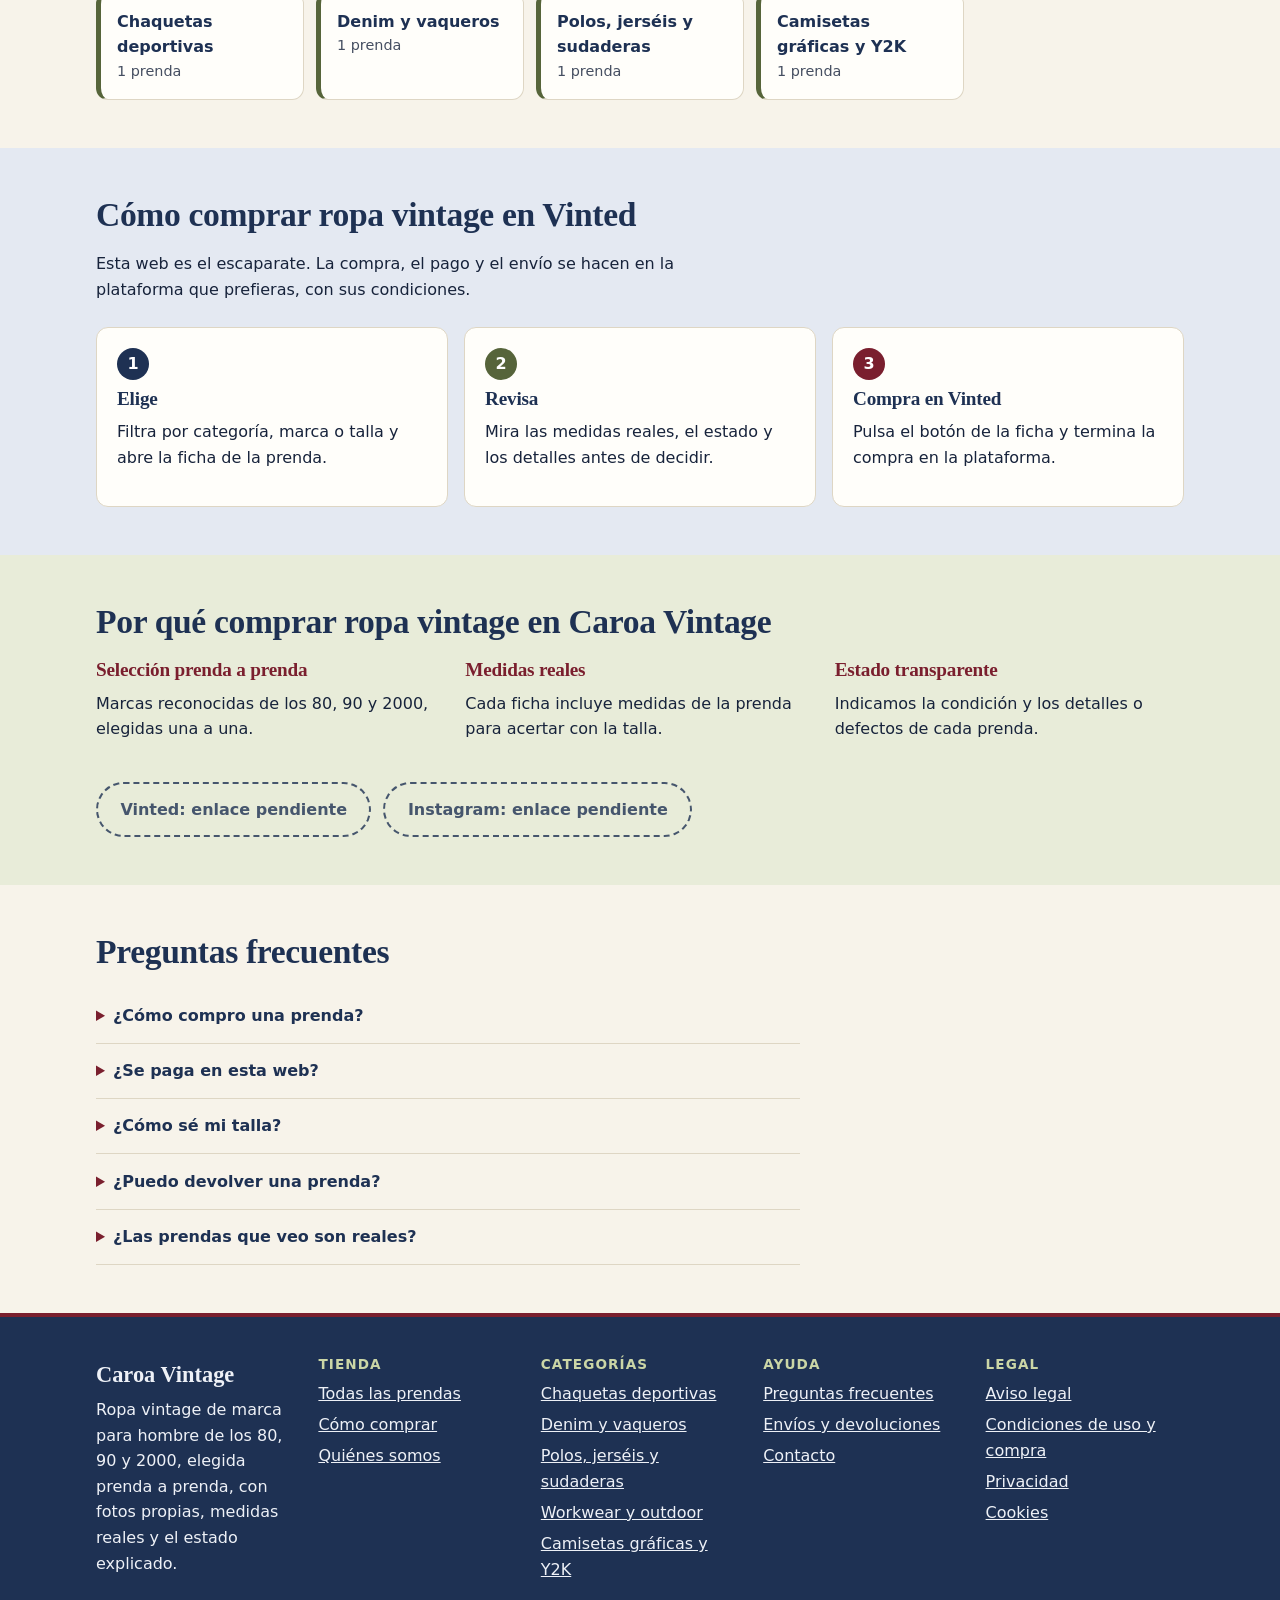
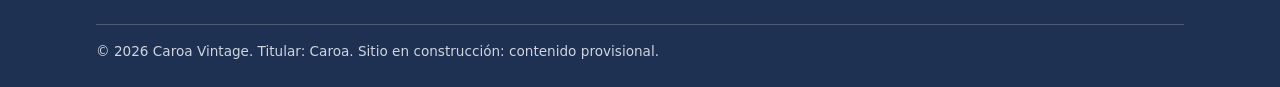
==== commit 09f8a8d7: "Add files via upload" ====
--- a/index.html
+++ b/index.html
@@ -22,7 +22,7 @@
         <div>
           <p class="eyebrow">Moda retro · años 80, 90 y 2000</p>
           <h1 id="titulo-hero">Ropa vintage de marca para hombre, elegida prenda a prenda.</h1>
-          <p class="lead">Chaquetas deportivas, vaqueros, sudaderas y más ropa de segunda mano de marca de los años 80, 90 y 2000, con fotos propias, medidas reales y el estado explicado. Compra en Vinted o Wallapop.</p>
+          <p class="lead">Chaquetas deportivas, vaqueros, sudaderas y más ropa de segunda mano de marca de los años 80, 90 y 2000, con fotos propias, medidas reales y el estado explicado. Compra en Vinted.</p>
           <div class="acciones">
             <a class="btn btn-primario" href="catalogo.html">Ver las prendas</a>
             <a class="btn btn-sec" href="#como">Cómo comprar</a>
@@ -58,13 +58,13 @@
     <section class="seccion" id="como" aria-labelledby="titulo-como">
       <div class="wrap">
         <div class="seccion-cab">
-          <h2 id="titulo-como">Cómo comprar ropa vintage en Vinted y Wallapop</h2>
+          <h2 id="titulo-como">Cómo comprar ropa vintage en Vinted</h2>
           <p>Esta web es el escaparate. La compra, el pago y el envío se hacen en la plataforma que prefieras, con sus condiciones.</p>
         </div>
         <ol class="pasos">
           <li><h3>Elige</h3><p>Filtra por categoría, marca o talla y abre la ficha de la prenda.</p></li>
           <li><h3>Revisa</h3><p>Mira las medidas reales, el estado y los detalles antes de decidir.</p></li>
-          <li><h3>Compra en Vinted o Wallapop</h3><p>Pulsa el botón de la ficha y termina la compra en la plataforma.</p></li>
+          <li><h3>Compra en Vinted</h3><p>Pulsa el botón de la ficha y termina la compra en la plataforma.</p></li>
         </ol>
       </div>
     </section>
@@ -85,7 +85,7 @@
       <div class="wrap">
         <h2 id="titulo-faq">Preguntas frecuentes</h2>
         <div class="faq">
-          <details><summary>¿Cómo compro una prenda?</summary><p>Entra en su ficha y pulsa «Ver en Vinted» o «Ver en Wallapop». La compra, el pago y el envío se hacen en esa plataforma.</p></details>
+          <details><summary>¿Cómo compro una prenda?</summary><p>Entra en su ficha y pulsa «Ver en Vinted». La compra, el pago y el envío se hacen en Vinted.</p></details>
           <details><summary>¿Se paga en esta web?</summary><p>No. Es un escaparate: no procesa pagos ni pedidos y no guarda datos de compra.</p></details>
           <details><summary>¿Cómo sé mi talla?</summary><p>Cada ficha incluye medidas reales. Compáralas con una prenda tuya que te quede bien: la talla de la etiqueta puede variar entre épocas y marcas.</p></details>
           <details><summary>¿Puedo devolver una prenda?</summary><p>Depende de la plataforma y del anuncio. Más información en <a href="info.html?p=envios-devoluciones">Envíos y devoluciones</a>.</p></details>
